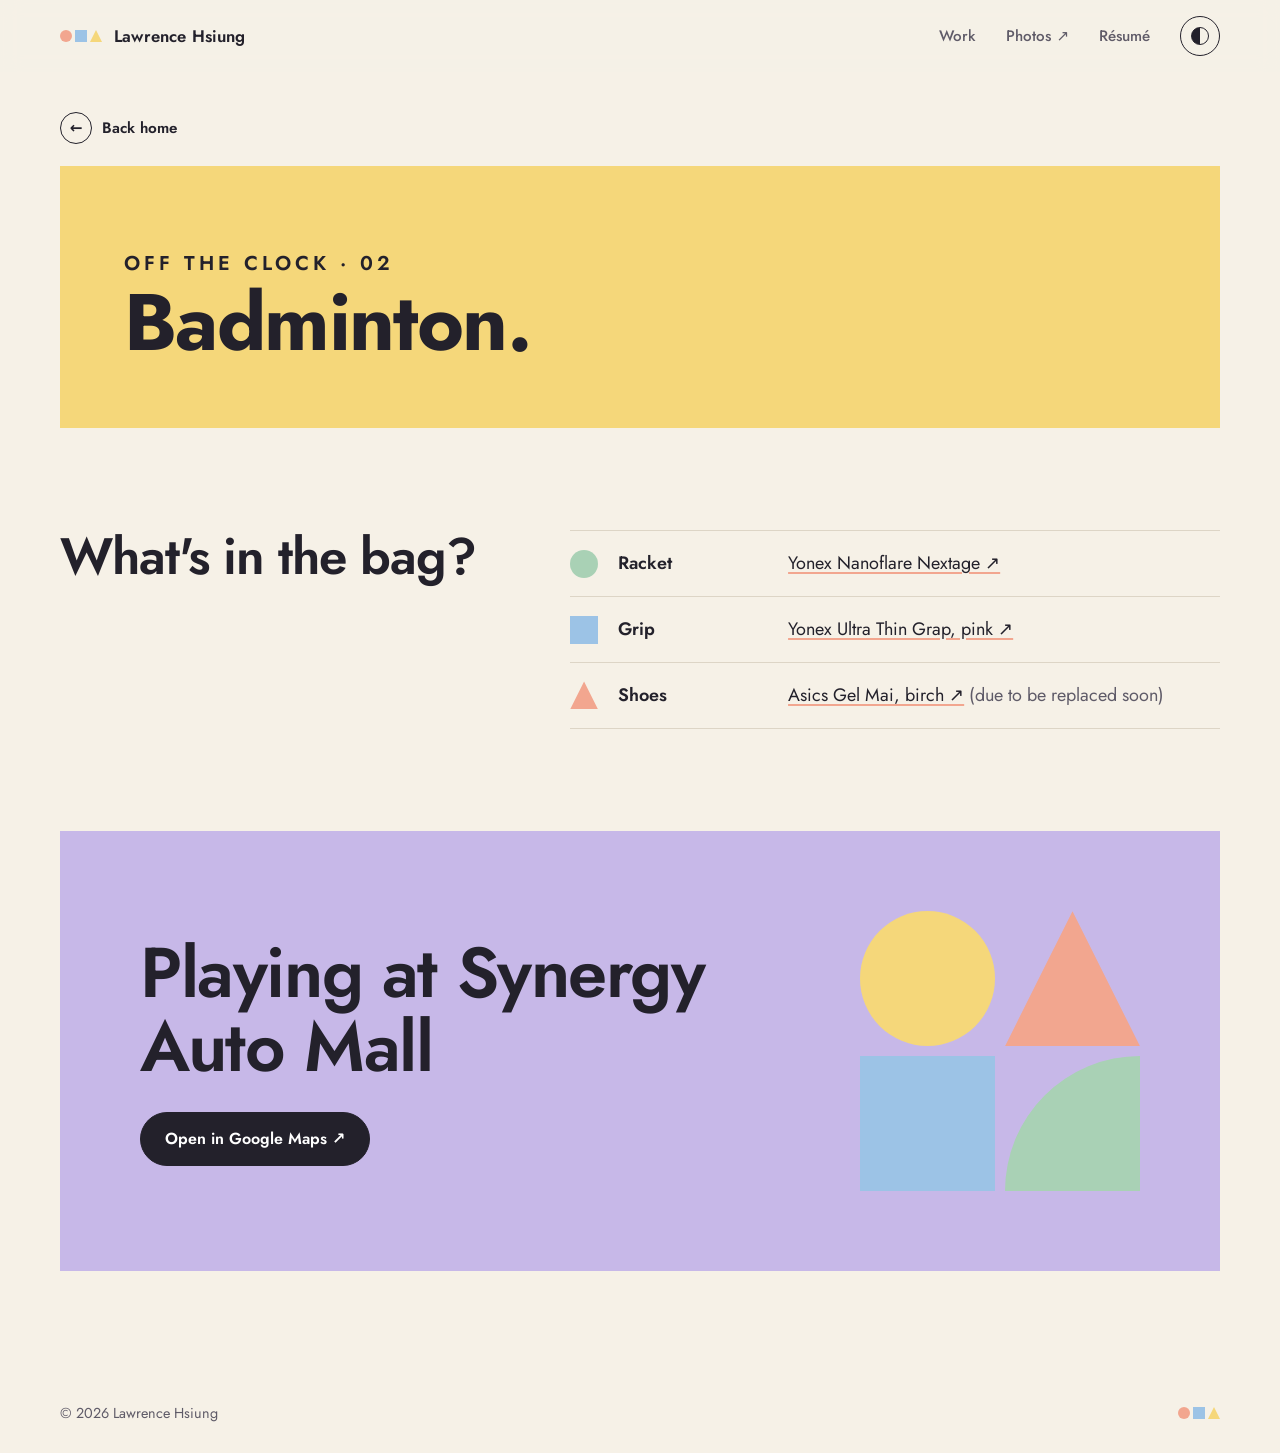
==== badminton.html @ f6d6e0fc "revamp website fully website2.0 revamp design aesthetic from film -> bauhaus simple thx claude" ====
<!doctype html>
<html lang="en">
<head>
  <meta charset="utf-8">
  <meta name="viewport" content="width=device-width, initial-scale=1">
  <title>Badminton | Lawrence Hsiung</title>
  <meta name="description" content="Lawrence Hsiung on badminton: what's in his bag.">
  <script>try{var t=localStorage.getItem('lh-theme');if(t)document.documentElement.dataset.theme=t;}catch(e){}</script>
  <link rel="preconnect" href="https://fonts.googleapis.com">
  <link rel="preconnect" href="https://fonts.gstatic.com" crossorigin>
  <link href="https://fonts.googleapis.com/css2?family=Jost:wght@400;500;600;700&display=swap" rel="stylesheet">
  <link rel="stylesheet" href="style.css">
</head>
<body>

<header class="site-header">
  <div class="wrap">
    <a class="brand" href="index.html">
      <span class="mark" aria-hidden="true"><i class="circle bg-coral"></i><i class="bg-sky"></i><i class="tri bg-butter"></i></span>
      Lawrence Hsiung
    </a>
    <nav class="nav" aria-label="Main">
      <a href="portfolio.html">Work</a>
      <a href="https://instagram.com/film.foto.lan" target="_blank" rel="noopener">Photos ↗</a>
      <a href="Lawrence_Hsiung_Resume.pdf" class="hide-sm">Résumé</a>
      <button class="theme-toggle" type="button" aria-pressed="false" aria-label="Toggle dark mode"><span></span></button>
    </nav>
  </div>
</header>

<main>
  <div class="wrap">
    <a class="back" href="index.html#off-the-clock"><span aria-hidden="true">←</span>Back home</a>

    <section class="sub-hero bg-butter">
      <div>
        <p class="label plain" style="color:inherit">Off the clock · 02</p>
        <h1><b>Badminton.</b></h1>
      </div>
    </section>
  </div>

  <section class="section">
    <div class="wrap two-col">
      <div>
        <h2>What's in the bag?</h2>
      </div>
      <ul class="kit rise">
        <li><i class="circle bg-sage" aria-hidden="true"></i><b>Racket</b><span><a href="https://us.yonex.com/products/nanoflare-nextage" target="_blank" rel="noopener">Yonex Nanoflare Nextage ↗</a></span></li>
        <li><i class="bg-sky" aria-hidden="true"></i><b>Grip</b><span><a href="https://us.yonex.com/products/ultra-thin-grap-3-wraps?variant=46065004675293" target="_blank" rel="noopener">Yonex Ultra Thin Grap, pink ↗</a></span></li>
        <li><i class="tri bg-coral" aria-hidden="true"></i><b>Shoes</b><span><a href="https://www.goat.com/sneakers/gel-mai-birch-1191a101-201" target="_blank" rel="noopener">Asics Gel Mai, birch ↗</a> (due to be replaced soon)</span></li>
      </ul>
    </div>
  </section>

  <section class="section" style="padding-top:0">
    <div class="wrap">
      <div class="contact-block" style="background:var(--lilac)">
        <div>
          <h2>Playing at Synergy Auto Mall</h2>
          <div class="btns" style="margin-top:28px"><a class="btn primary" href="https://www.google.com/maps/search/?api=1&amp;query=Synergy+Badminton+Auto+Mall+Fremont+CA" target="_blank" rel="noopener">Open in Google Maps ↗</a></div>
        </div>
        <div class="art" aria-hidden="true"><i class="circle bg-butter"></i><i class="tri bg-coral"></i><i class="bg-sky"></i><i class="q-tl bg-sage"></i></div>
      </div>
    </div>
  </section>
</main>

<footer class="site-footer">
  <div class="wrap">
    <span>© 2026 Lawrence Hsiung</span>
    <span class="mark" aria-hidden="true"><i class="circle bg-coral"></i><i class="bg-sky"></i><i class="tri bg-butter"></i></span>
  </div>
</footer>

<script>
// Light / dark toggle, remembered per visitor
(function () {
  const root = document.documentElement;
  const btn = document.querySelector('.theme-toggle');
  const isDark = () => root.dataset.theme
    ? root.dataset.theme === 'dark'
    : window.matchMedia('(prefers-color-scheme: dark)').matches;
  const sync = () => btn && btn.setAttribute('aria-pressed', String(isDark()));
  if (btn) {
    btn.addEventListener('click', () => {
      root.dataset.theme = isDark() ? 'light' : 'dark';
      try { localStorage.setItem('lh-theme', root.dataset.theme); } catch (e) {}
      sync();
    });
  }
  sync();
})();

// Gentle reveal on scroll
(function () {
  const els = document.querySelectorAll('.rise');
  if (!('IntersectionObserver' in window)) { els.forEach(e => e.classList.add('in')); return; }
  const io = new IntersectionObserver((entries) => {
    entries.forEach(en => {
      if (en.isIntersecting) { en.target.classList.add('in'); io.unobserve(en.target); }
    });
  }, { threshold: 0.12 });
  els.forEach(e => io.observe(e));
})();

// Lightbox for portfolio images
(function () {
  const dlg = document.querySelector('dialog.viewer');
  if (!dlg) return;
  const img = dlg.querySelector('img');
  const cap = dlg.querySelector('.cap');
  document.querySelectorAll('[data-view]').forEach(b => {
    b.addEventListener('click', () => {
      const src = b.querySelector('img');
      img.src = src.src;
      img.alt = src.alt;
      cap.textContent = b.dataset.view;
      dlg.showModal();
    });
  });
  dlg.addEventListener('click', (e) => {
    if (e.target === dlg || e.target.closest('.close')) dlg.close();
  });
})();
</script>
</body>
</html>
---- style.css ----
/* ==========================================================
   Lawrence Hsiung — soft pastel Bauhaus
   ========================================================== */

:root {
  --bg: #f6f1e7;
  --surface: #fffaf1;
  --ink: #23212b;
  --ink-soft: #5f5b68;
  --rule: #ddd5c6;
  --on-pastel: #23212b;

  --coral: #f2a68f;
  --butter: #f5d77a;
  --sky: #9cc3e6;
  --sage: #a9d1b5;
  --lilac: #c7b8e8;
  --hl: #f5d77a;

  --sans: "Jost", "Futura", "Avenir Next", system-ui, sans-serif;
  color-scheme: light;
}

@media (prefers-color-scheme: dark) {
  :root:not([data-theme="light"]) {
    --bg: #1c1b24;
    --surface: #25242f;
    --ink: #f1ece3;
    --ink-soft: #aaa4b3;
    --rule: #3a3846;
    --coral: #e29a84;
    --butter: #e6c86c;
    --sky: #8db4d8;
    --sage: #96c2a3;
    --lilac: #b4a5d8;
    --hl: rgba(230, 200, 108, .38);
    color-scheme: dark;
  }
}
:root[data-theme="dark"] {
  --bg: #1c1b24;
  --surface: #25242f;
  --ink: #f1ece3;
  --ink-soft: #aaa4b3;
  --rule: #3a3846;
  --coral: #e29a84;
  --butter: #e6c86c;
  --sky: #8db4d8;
  --sage: #96c2a3;
  --lilac: #b4a5d8;
  --hl: rgba(230, 200, 108, .38);
  color-scheme: dark;
}

*, *::before, *::after { box-sizing: border-box; }
html { scroll-behavior: smooth; }
@media (prefers-reduced-motion: reduce) { html { scroll-behavior: auto; } }
body {
  margin: 0;
  background: var(--bg);
  color: var(--ink);
  font-family: var(--sans);
  font-size: 1.125rem;
  line-height: 1.6;
  -webkit-font-smoothing: antialiased;
  overflow-x: hidden;
  transition: background .4s ease, color .4s ease;
}
img { max-width: 100%; display: block; }
a { color: inherit; }
::selection { background: var(--butter); color: var(--on-pastel); }

.wrap { width: min(1160px, 100% - 32px); margin-inline: auto; }

/* ---------- Shape primitives ---------- */
.circle { border-radius: 50%; }
.half-top { border-radius: 999px 999px 0 0; }
.half-left { border-radius: 999px 0 0 999px; }
.q-tl { border-radius: 100% 0 0 0; }
.q-tr { border-radius: 0 100% 0 0; }
.q-br { border-radius: 0 0 100% 0; }
.q-bl { border-radius: 0 0 0 100%; }
.tri { clip-path: polygon(50% 0, 100% 100%, 0 100%); }
.bg-coral { background: var(--coral); }
.bg-butter { background: var(--butter); }
.bg-sky { background: var(--sky); }
.bg-sage { background: var(--sage); }
.bg-lilac { background: var(--lilac); }
.bg-ink { background: var(--ink); }

/* ---------- Header ---------- */
.site-header {
  position: sticky; top: 0; z-index: 50;
  background: color-mix(in srgb, var(--bg) 90%, transparent);
  backdrop-filter: blur(10px);
  -webkit-backdrop-filter: blur(10px);
}
.site-header .wrap {
  display: flex; align-items: center; justify-content: space-between;
  gap: 16px; padding-block: 16px;
}
.brand {
  display: flex; align-items: center; gap: 12px;
  text-decoration: none;
  font-weight: 600; font-size: 1.05rem; letter-spacing: .01em;
  white-space: nowrap;
}
.mark { display: grid; grid-template-columns: repeat(3, 12px); gap: 3px; }
.mark i { width: 12px; height: 12px; display: block; }
.nav {
  display: flex; align-items: center; gap: clamp(12px, 2.6vw, 30px);
  font-size: .95rem; font-weight: 500;
}
.nav a { white-space: nowrap; text-decoration: none; color: var(--ink-soft); padding-block: 4px; position: relative; }
.nav a:hover, .nav a[aria-current="page"] { color: var(--ink); }
.nav a[aria-current="page"]::after {
  content: ""; position: absolute; left: 50%; bottom: -6px;
  width: 6px; height: 6px; border-radius: 50%; background: var(--coral);
  transform: translateX(-50%);
}
.theme-toggle {
  width: 40px; height: 40px; border-radius: 50%;
  border: 1.5px solid var(--ink);
  background: transparent; cursor: pointer; padding: 0;
  display: grid; place-items: center; flex: none;
}
.theme-toggle span {
  width: 18px; height: 18px; border-radius: 50%;
  background: linear-gradient(90deg, var(--ink) 50%, transparent 50%);
  border: 1.5px solid var(--ink);
  transition: transform .5s cubic-bezier(.3,.9,.3,1);
}
.theme-toggle[aria-pressed="true"] span { transform: rotate(180deg); }
.theme-toggle:hover { background: var(--butter); border-color: var(--on-pastel); }
.theme-toggle:hover span { border-color: var(--on-pastel); background: linear-gradient(90deg, var(--on-pastel) 50%, transparent 50%); }
@media (max-width: 640px) { .nav .hide-sm { display: none; } .brand { font-size: .98rem; gap: 10px; } .mark { grid-template-columns: repeat(3, 10px); } .mark i { width: 10px; height: 10px; } }

/* ---------- Type ---------- */
h1, h2, h3 { margin: 0; font-weight: 600; letter-spacing: -.02em; line-height: 1.05; }
.label {
  display: inline-flex; align-items: center; gap: 10px;
  font-size: .78rem; font-weight: 600; letter-spacing: .2em; text-transform: uppercase;
  color: var(--ink-soft); margin: 0 0 18px;
}
.label::before { content: ""; width: 10px; height: 10px; border-radius: 50%; background: var(--coral); }
.label.sq::before { border-radius: 0; background: var(--sky); }
.label.tr::before { border-radius: 0; background: var(--sage); clip-path: polygon(50% 0, 100% 100%, 0 100%); }

/* ---------- Hero ---------- */
.hero {
  display: grid; grid-template-columns: 1.1fr 1fr;
  gap: clamp(32px, 6vw, 80px); align-items: center;
  padding-block: clamp(40px, 7vw, 96px);
}
.hero h1 { font-size: clamp(2.7rem, 6.6vw, 5.4rem); font-weight: 500; }
.hero h1 b { font-weight: 700; }
.hero h1 .hl {
  background: linear-gradient(transparent 62%, var(--hl) 62% 92%, transparent 92%);
  padding-inline: 4px;
}
.hero .lede { font-size: clamp(1.15rem, 1.7vw, 1.3rem); color: var(--ink-soft); max-width: 36ch; margin: 26px 0 30px; }
.pill {
  display: inline-flex; align-items: center; gap: 12px;
  background: var(--surface); border: 1.5px solid var(--ink);
  border-radius: 999px; padding: 10px 20px 10px 12px; font-size: .95rem;
}
.pill i { width: 22px; height: 22px; display: block; flex: none; }
.pill strong { font-weight: 600; }

/* Portrait */
.hero-photo { margin: 0; justify-self: end; width: 100%; max-width: 400px; }
.hero-photo img { width: 100%; height: auto; display: block; border-radius: 22%; }
@supports (corner-shape: squircle) { .hero-photo img { border-radius: 32%; corner-shape: squircle; } }
@media (max-width: 860px) {
  .hero { grid-template-columns: 1fr; }
  .hero-photo { justify-self: center; max-width: 340px; order: -1; }
}

/* ---------- Sections ---------- */
.section { padding-block: clamp(56px, 8vw, 104px); }
.section-head {
  display: flex; justify-content: space-between; align-items: end;
  gap: 16px; flex-wrap: wrap; margin-bottom: 30px;
}
.section-head h2 { font-size: clamp(2rem, 4.2vw, 3.2rem); }
.link-arrow {
  font-weight: 600; font-size: .95rem; text-decoration: none;
  display: inline-flex; gap: 10px; align-items: center;
  border-bottom: 2px solid var(--coral); padding-bottom: 2px;
}

/* ---------- About ---------- */
.two-col { display: grid; grid-template-columns: 1fr 1.5fr; gap: clamp(28px, 6vw, 80px); }
.two-col h2 { font-size: clamp(2rem, 4.2vw, 3.2rem); }
.two-col .shapes { display: flex; gap: 10px; margin-top: 28px; }
.two-col .shapes i { width: 46px; height: 46px; display: block; }
.prose p { margin: 0 0 1.1em; max-width: 60ch; }
@media (max-width: 860px) { .two-col { grid-template-columns: 1fr; } }

.edu { display: grid; grid-template-columns: 1fr 1fr; gap: 16px; margin-top: 30px; }
.edu > div {
  background: var(--surface);
  border: 1.5px solid var(--rule);
  padding: 20px 22px;
  position: relative;
}
.edu .yr { font-weight: 600; font-size: .85rem; letter-spacing: .14em; color: var(--ink-soft); }
.edu strong { display: block; font-size: 1.2rem; font-weight: 600; margin: 6px 0 2px; }
.edu .d { color: var(--ink-soft); font-size: 1rem; line-height: 1.45; display: block; }
.edu i { position: absolute; top: 18px; right: 18px; width: 18px; height: 18px; display: block; }
@media (max-width: 560px) { .edu { grid-template-columns: 1fr; } }

/* ---------- Off the clock ---------- */
.cards { display: grid; grid-template-columns: repeat(3, 1fr); gap: 18px; }
.card {
  padding: 26px; color: var(--on-pastel); position: relative; overflow: hidden;
  min-height: 150px; display: flex; flex-direction: column; justify-content: end;
}
.card h3 { font-size: 1.5rem; margin: 12px 0 4px; position: relative; z-index: 1; }
.card p { margin: 0; font-size: 1rem; opacity: .8; position: relative; z-index: 1; }
a.card { text-decoration: none; transition: transform .35s cubic-bezier(.3,.9,.3,1); }
a.card:hover { transform: translateY(-4px); }
a.card:focus-visible { outline: 3px solid var(--ink); outline-offset: 4px; }
.card .deco { position: absolute; top: -30px; right: -30px; width: 150px; height: 150px; background: rgba(255,255,255,.45); display: block; }
@media (max-width: 860px) { .cards { grid-template-columns: 1fr; } .card { min-height: 0; } }


/* ---------- Contact ---------- */
.contact-block {
  background: var(--sage);
  color: var(--on-pastel);
  padding: clamp(36px, 7vw, 80px);
  position: relative; overflow: hidden;
  display: grid; grid-template-columns: 1.4fr 1fr; gap: 30px; align-items: center;
}
.contact-block h2 { font-size: clamp(2.4rem, 6vw, 4.4rem); }
.contact-block p { margin: 16px 0 28px; max-width: 42ch; }
.contact-block .art {
  display: grid; grid-template-columns: repeat(2, 1fr); grid-template-rows: repeat(2, 1fr);
  gap: 10px; aspect-ratio: 1; max-width: 280px; width: 100%; justify-self: end;
}
.contact-block .art i { display: block; }
@media (max-width: 760px) { .contact-block { grid-template-columns: 1fr; } .contact-block .art { display: none; } }

.btns { display: flex; flex-wrap: wrap; gap: 12px; }
.btn {
  text-decoration: none; font-weight: 600; font-size: 1rem;
  padding: 13px 24px; border-radius: 999px;
  border: 1.5px solid var(--on-pastel); color: var(--on-pastel);
  transition: background .2s, color .2s, transform .2s;
}
.btn:hover { transform: translateY(-2px); background: var(--on-pastel); color: #fff; }
.btn.primary { background: var(--on-pastel); color: #fff; }
.btn.primary:hover { background: var(--butter); color: var(--on-pastel); }

.site-footer { padding-block: 28px; font-size: .9rem; color: var(--ink-soft); }
.site-footer .wrap { display: flex; justify-content: space-between; gap: 16px; flex-wrap: wrap; align-items: center; }

/* ---------- Portfolio ---------- */
.page-intro { padding-block: clamp(40px, 7vw, 90px) clamp(20px, 3vw, 36px); display: grid; grid-template-columns: 1.4fr 1fr; gap: 30px; align-items: end; }
.page-intro h1 { font-size: clamp(2.7rem, 7vw, 5.2rem); font-weight: 500; }
.page-intro h1 b { font-weight: 700; }
.page-intro p { color: var(--ink-soft); max-width: 48ch; margin: 20px 0 0; }
.page-intro .bar { display: flex; justify-content: flex-end; align-items: flex-end; gap: 10px; }
.page-intro .bar i { display: block; width: clamp(44px, 7vw, 84px); aspect-ratio: 1; flex: none; }
@media (max-width: 760px) { .page-intro { grid-template-columns: 1fr; } .page-intro .bar { justify-content: flex-start; } .page-intro .bar i { width: 48px; } }


.company { padding-block: clamp(28px, 5vw, 56px); scroll-margin-top: 80px; }
.company-band {
  display: grid; grid-template-columns: auto 1fr auto; gap: 24px; align-items: center;
  padding: 24px 28px; color: var(--on-pastel); margin-bottom: 18px;
}
.company-band .badge { width: 64px; height: 64px; background: var(--on-pastel); display: grid; place-items: center; color: #fff; font-weight: 600; font-size: 1.1rem; }
.company-band h2 { font-size: clamp(1.8rem, 4vw, 3rem); }
.company-band .role { display: block; font-size: clamp(1rem, 1.5vw, 1.2rem); font-weight: 400; letter-spacing: 0; opacity: .85; margin-top: 4px; }
.company-band .meta { font-size: .8rem; font-weight: 600; letter-spacing: .16em; text-transform: uppercase; }
@media (max-width: 640px) {
  .company-band { grid-template-columns: auto 1fr; padding: 20px; gap: 16px; }
  .company-band .meta { grid-column: 1 / -1; }
  .company-band .badge { width: 48px; height: 48px; }
}

.gallery { display: grid; grid-template-columns: repeat(auto-fit, minmax(260px, 1fr)); gap: 18px; }
.shot {
  all: unset; box-sizing: border-box; cursor: zoom-in; display: block;
  background: var(--surface); border: 1.5px solid var(--rule);
  transition: transform .3s, border-color .3s;
}
.shot:hover { transform: translateY(-3px); border-color: var(--ink); }
.shot:focus-visible { outline: 3px solid var(--ink); outline-offset: 4px; }
.shot .img { aspect-ratio: 4 / 3; overflow: hidden; background: var(--bg); }
.shot img { width: 100%; height: 100%; object-fit: cover; }
.shot .cap { display: flex; justify-content: space-between; gap: 12px; padding: 14px 16px; font-size: 1rem; font-weight: 500; }
.shot .cap span:last-child { color: var(--ink-soft); font-size: .85rem; font-weight: 600; letter-spacing: .1em; }

/* Lightbox */
dialog.viewer { border: 0; padding: 0; background: transparent; max-width: min(1100px, 94vw); max-height: 92vh; }
dialog.viewer::backdrop { background: rgba(35, 33, 43, .82); backdrop-filter: blur(4px); }
dialog.viewer figure { margin: 0; background: var(--surface); padding: 12px; }
dialog.viewer img { max-height: 78vh; width: auto; margin-inline: auto; }
dialog.viewer figcaption { display: flex; justify-content: space-between; gap: 16px; margin-top: 12px; font-weight: 500; color: var(--ink); }
dialog.viewer .close { all: unset; cursor: pointer; font-weight: 600; padding: 2px 8px; }
dialog.viewer .close:hover { background: var(--butter); color: var(--on-pastel); }

/* Gentle reveal */
.rise { opacity: 0; transform: translateY(18px); transition: opacity .7s ease, transform .7s cubic-bezier(.3,.9,.3,1); }
.rise.in { opacity: 1; transform: none; }
@media (prefers-reduced-motion: reduce) { .rise { opacity: 1; transform: none; transition: none; } }


/* ==========================================================
   Hobby sub-pages
   ========================================================== */
.back {
  display: inline-flex; align-items: center; gap: 10px;
  text-decoration: none; font-weight: 600; font-size: .95rem;
  margin-top: clamp(24px, 4vw, 40px);
}
.back span { width: 32px; height: 32px; border-radius: 50%; border: 1.5px solid var(--ink); display: grid; place-items: center; transition: background .2s; }
.back:hover span { background: var(--butter); border-color: var(--on-pastel); color: var(--on-pastel); }

.sub-hero {
  margin-top: 22px;
  padding: clamp(32px, 6vw, 64px);
  color: var(--on-pastel);
  position: relative; overflow: hidden;
  display: block;
}
.sub-hero h1 { font-size: clamp(2.6rem, 7vw, 5rem); font-weight: 500; }
.sub-hero h1 b { font-weight: 700; }
.sub-hero p { margin: 18px 0 0; max-width: 46ch; font-size: clamp(1.05rem, 1.6vw, 1.25rem); }
.sub-hero .art { display: grid; grid-template-columns: repeat(2, 1fr); gap: 10px; max-width: 240px; width: 100%; justify-self: end; aspect-ratio: 1; }
.sub-hero .art i { display: block; background: rgba(255,255,255,.5); }
.sub-hero .art i.solid { background: var(--on-pastel); }
@media (max-width: 700px) { .sub-hero { grid-template-columns: 1fr; } .sub-hero .art { display: none; } }

/* Recipes */
.recipes { display: grid; grid-template-columns: repeat(2, 1fr); gap: 18px; }
@media (max-width: 760px) { .recipes { grid-template-columns: 1fr; } }
.recipe { background: var(--surface); border: 1.5px solid var(--rule); display: flex; flex-direction: column; }
.recipe-head { padding: 22px 24px; color: var(--on-pastel); display: flex; justify-content: space-between; gap: 16px; align-items: start; }
.recipe-head h3 { font-size: 1.6rem; }
.recipe-head .kind { display: block; font-size: .78rem; font-weight: 600; letter-spacing: .16em; text-transform: uppercase; margin-bottom: 6px; opacity: .8; }
.recipe-head i { width: 34px; height: 34px; display: block; background: var(--on-pastel); flex: none; }
.specs { display: grid; grid-template-columns: repeat(4, 1fr); border-bottom: 1.5px solid var(--rule); }
.specs div { padding: 14px 16px; border-right: 1.5px solid var(--rule); }
.specs div:last-child { border-right: 0; }
.specs dt { font-size: .7rem; font-weight: 600; letter-spacing: .14em; text-transform: uppercase; color: var(--ink-soft); }
.specs dd { margin: 2px 0 0; font-weight: 600; font-size: 1.02rem; }
@media (max-width: 460px) { .specs { grid-template-columns: repeat(2, 1fr); } .specs div:nth-child(2) { border-right: 0; } .specs div:nth-child(-n+2) { border-bottom: 1.5px solid var(--rule); } }
.steps { margin: 0; padding: 20px 24px 24px; list-style: none; counter-reset: step; }
.steps li { counter-increment: step; position: relative; padding-left: 40px; margin-bottom: 12px; font-size: 1.02rem; line-height: 1.5; }
.steps li::before {
  content: counter(step); position: absolute; left: 0; top: 0;
  width: 26px; height: 26px; border-radius: 50%; border: 1.5px solid var(--ink);
  display: grid; place-items: center; font-size: .8rem; font-weight: 600;
}
.recipe .note { margin: auto 24px 22px; padding-top: 14px; border-top: 1.5px dashed var(--rule); color: var(--ink-soft); font-size: .98rem; }

/* Ratio calculator */
.calc { background: var(--surface); border: 1.5px solid var(--ink); padding: clamp(22px, 4vw, 36px); display: grid; grid-template-columns: repeat(4, minmax(0, 1fr)); gap: 20px; align-items: end; }
.calc label { display: block; font-size: .78rem; font-weight: 600; letter-spacing: .14em; text-transform: uppercase; color: var(--ink-soft); margin-bottom: 8px; }
.calc input, .calc select {
  width: 100%; min-width: 0; text-overflow: ellipsis; font: inherit; font-size: 1.4rem; font-weight: 600; color: var(--ink);
  background: var(--bg); border: 1.5px solid var(--rule); padding: 10px 14px; border-radius: 0;
}
.calc input:focus, .calc select:focus { outline: none; border-color: var(--ink); }
.calc .out { background: var(--butter); color: var(--on-pastel); padding: 12px 16px; }
.calc .out b { display: block; font-size: 2rem; line-height: 1.1; }
.calc .out span { font-size: .9rem; }
.calc .out.temp { background: var(--coral); }
.calc .out span { display: block; white-space: nowrap; overflow: hidden; text-overflow: ellipsis; }
@media (max-width: 1000px) and (min-width: 701px) {
  .calc { gap: 12px; padding: 20px; }
  .calc label { font-size: .68rem; letter-spacing: .1em; }
  .calc input, .calc select { font-size: 1.05rem; padding: 10px; }
  .calc .out { padding: 10px 12px; }
  .calc .out b { font-size: 1.35rem; }
  .calc .out span { font-size: .78rem; }
}
@media (max-width: 700px) { .calc { grid-template-columns: 1fr; } }

/* Simple lists */
.facts { display: grid; grid-template-columns: repeat(3, 1fr); gap: 18px; }
@media (max-width: 760px) { .facts { grid-template-columns: 1fr; } }
.fact { padding: 24px; color: var(--on-pastel); }
.fact b { display: block; font-size: clamp(2rem, 4vw, 2.8rem); line-height: 1; font-weight: 700; }
.fact span { display: block; margin-top: 10px; font-size: 1rem; }
.kit { list-style: none; margin: 0; padding: 0; border-top: 1.5px solid var(--rule); }
.kit li { display: grid; grid-template-columns: 28px 150px 1fr; gap: 20px; align-items: center; padding: 18px 0; border-bottom: 1.5px solid var(--rule); }
.kit li > i { width: 28px; height: 28px; display: block; }
.kit li b { font-weight: 600; }
.kit li span { color: var(--ink-soft); }
@media (max-width: 560px) { .kit li { grid-template-columns: 28px 1fr; column-gap: 16px; row-gap: 2px; } .kit li > i { grid-row: span 2; } }
.working { display: grid; grid-template-columns: repeat(3, 1fr); gap: 18px; }
@media (max-width: 760px) { .working { grid-template-columns: 1fr; } }
.working > div { background: var(--surface); border: 1.5px solid var(--rule); padding: 22px; }
.working i { width: 28px; height: 28px; display: block; margin-bottom: 14px; }
.working h3 { font-size: 1.3rem; margin-bottom: 6px; }
.working p { margin: 0; color: var(--ink-soft); font-size: 1rem; }
.meter { height: 8px; background: var(--rule); margin-top: 16px; }
.meter span { display: block; height: 100%; background: var(--ink); }


/* Dailies */
.section-head .sub { margin: 10px 0 0; color: var(--ink-soft); }
.games { display: grid; grid-template-columns: repeat(3, 1fr); gap: 18px; }
@media (max-width: 860px) { .games { grid-template-columns: 1fr; } }
.game {
  position: relative; overflow: hidden; color: var(--on-pastel); text-decoration: none;
  padding: 26px; min-height: 200px; display: flex; flex-direction: column;
  transition: transform .35s cubic-bezier(.3,.9,.3,1);
}
.game:hover { transform: translateY(-4px); }
.game:focus-visible { outline: 3px solid var(--ink); outline-offset: 4px; }
.game .deco { position: absolute; top: -30px; right: -30px; width: 150px; height: 150px; background: rgba(255,255,255,.45); display: block; }
.game .num { font-size: .85rem; font-weight: 600; letter-spacing: .14em; position: relative; }
.game h3 { font-size: 1.9rem; margin: 10px 0 22px; position: relative; }
.game p { margin: 0 0 22px; font-size: 1rem; opacity: .85; position: relative; }
.game .play {
  margin-top: auto; align-self: start; position: relative;
  background: var(--on-pastel); color: #fff; font-weight: 600; font-size: .95rem;
  padding: 9px 18px; border-radius: 999px; transition: background .2s, color .2s;
}
.game:hover .play { background: #fff; color: var(--on-pastel); }
@media (max-width: 860px) { .game { min-height: 0; } }

.label.plain::before { display: none; }

.sr-only { position: absolute; width: 1px; height: 1px; padding: 0; margin: -1px; overflow: hidden; clip: rect(0 0 0 0); white-space: nowrap; border: 0; }

.hero h1 .wave { display: inline-block; transform-origin: 70% 70%; animation: wave 2.4s ease-in-out 1s 2; }
@keyframes wave { 0%, 60%, 100% { transform: rotate(0); } 10%, 30% { transform: rotate(14deg); } 20% { transform: rotate(-8deg); } 40% { transform: rotate(-4deg); } 50% { transform: rotate(10deg); } }
@media (prefers-reduced-motion: reduce) { .hero h1 .wave { animation: none; } }

.contact-block.simple { display: flex; justify-content: center; padding: clamp(28px, 5vw, 48px); }
.contact-block.simple .btns { justify-content: center; }
.label.ytri::before { border-radius: 0; background: var(--butter); clip-path: polygon(50% 0, 100% 100%, 0 100%); }
.kit li a { color: var(--ink); text-decoration: underline; text-decoration-color: var(--coral); text-decoration-thickness: 2px; text-underline-offset: 3px; }
.kit li a:hover { text-decoration-color: var(--ink); }
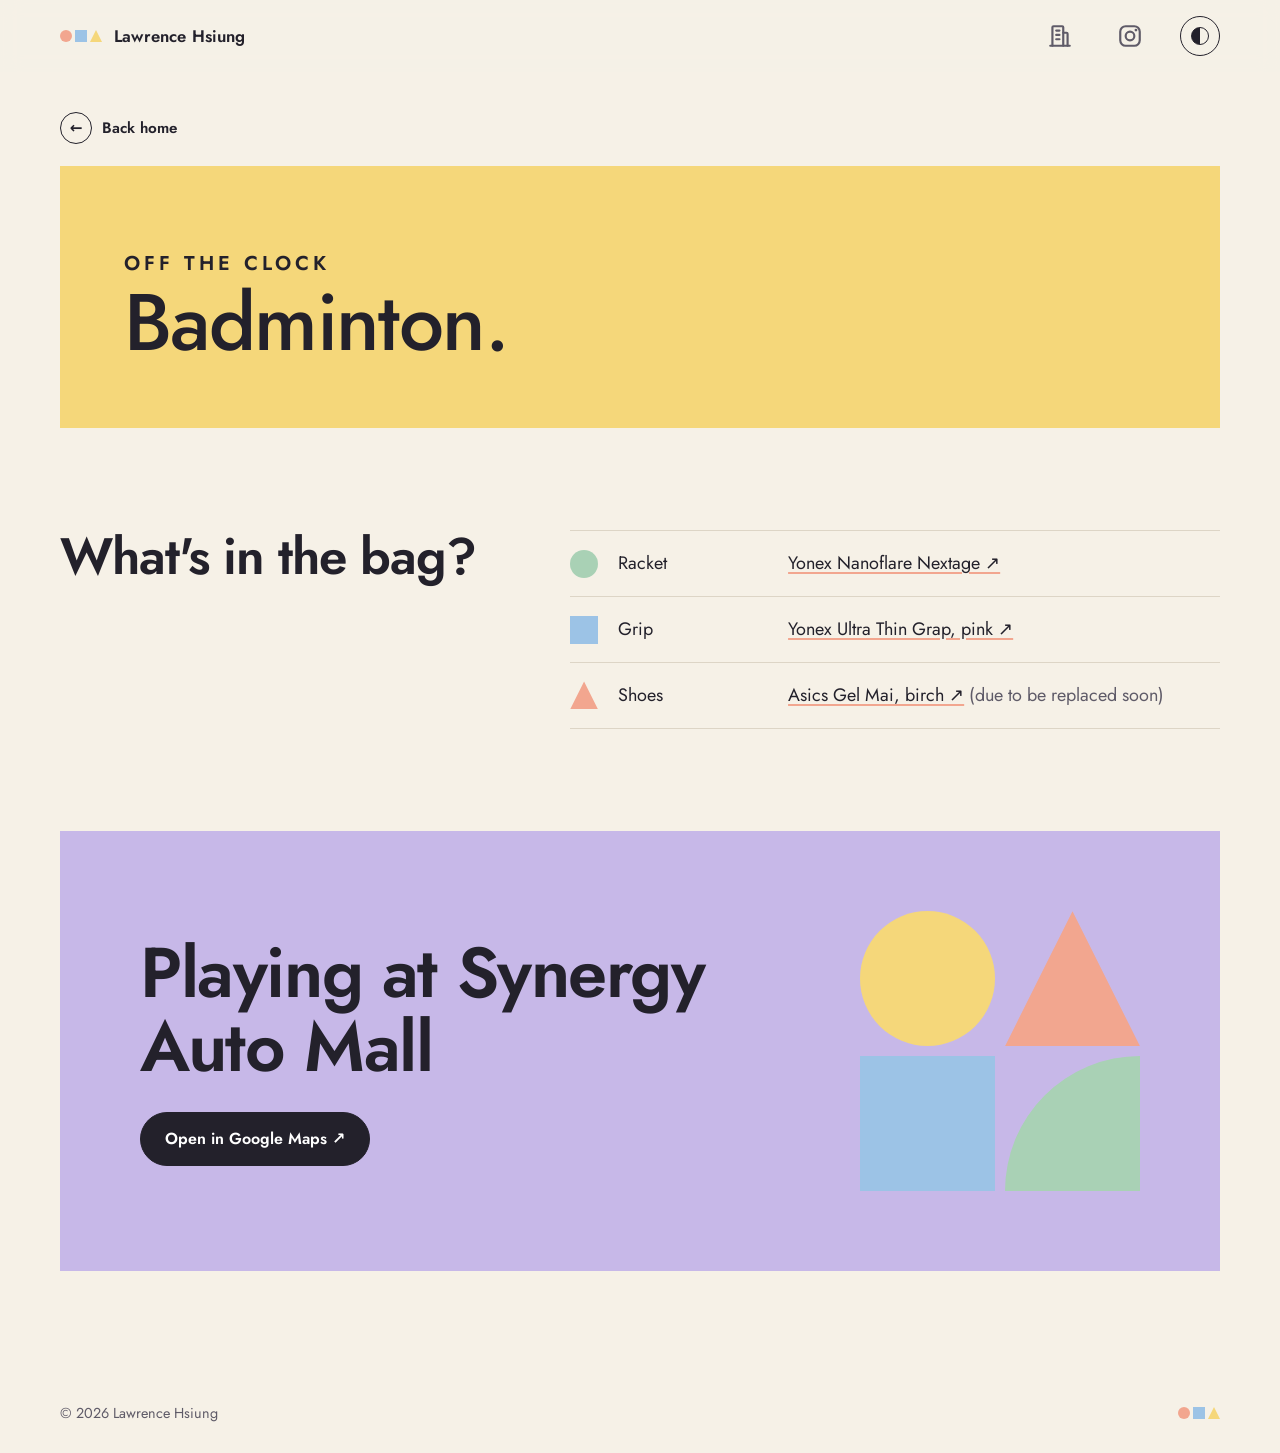
==== commit fde14e13: "small updates small updates to pages" ====
--- a/badminton.html
+++ b/badminton.html
@@ -20,9 +20,8 @@
       Lawrence Hsiung
     </a>
     <nav class="nav" aria-label="Main">
-      <a href="portfolio.html">Work</a>
-      <a href="https://instagram.com/film.foto.lan" target="_blank" rel="noopener">Photos ↗</a>
-      <a href="Lawrence_Hsiung_Resume.pdf" class="hide-sm">Résumé</a>
+      <a class="with-icon" href="portfolio.html" aria-label="Selected Works" data-tip="Selected Works"><svg class="ig" viewBox="0 0 24 24" width="20" height="20" aria-hidden="true" focusable="false" fill="none" stroke="currentColor" stroke-width="2" stroke-linecap="round" stroke-linejoin="round"><path d="M3 21h18"/><path d="M5 21V4a1 1 0 0 1 1-1h8a1 1 0 0 1 1 1v17"/><path d="M15 9h3a1 1 0 0 1 1 1v11"/><path d="M8.5 7h3M8.5 11h3M8.5 15h3"/></svg></a>
+      <a class="with-icon" href="https://instagram.com/film.foto.lan" target="_blank" rel="noopener" aria-label="Film Photography" data-tip="Film Photography"><svg class="ig" viewBox="0 0 24 24" width="16" height="16" aria-hidden="true" focusable="false"><rect x="3" y="3" width="18" height="18" rx="5" fill="none" stroke="currentColor" stroke-width="2"/><circle cx="12" cy="12" r="4" fill="none" stroke="currentColor" stroke-width="2"/><circle cx="17.5" cy="6.5" r="1.3" fill="currentColor"/></svg></a>
       <button class="theme-toggle" type="button" aria-pressed="false" aria-label="Toggle dark mode"><span></span></button>
     </nav>
   </div>
@@ -34,8 +33,8 @@
 
     <section class="sub-hero bg-butter">
       <div>
-        <p class="label plain" style="color:inherit">Off the clock · 02</p>
-        <h1><b>Badminton.</b></h1>
+        <p class="label plain" style="color:inherit">Off the clock</p>
+        <h1>Badminton.</h1>
       </div>
     </section>
   </div>
@@ -46,9 +45,9 @@
         <h2>What's in the bag?</h2>
       </div>
       <ul class="kit rise">
-        <li><i class="circle bg-sage" aria-hidden="true"></i><b>Racket</b><span><a href="https://us.yonex.com/products/nanoflare-nextage" target="_blank" rel="noopener">Yonex Nanoflare Nextage ↗</a></span></li>
-        <li><i class="bg-sky" aria-hidden="true"></i><b>Grip</b><span><a href="https://us.yonex.com/products/ultra-thin-grap-3-wraps?variant=46065004675293" target="_blank" rel="noopener">Yonex Ultra Thin Grap, pink ↗</a></span></li>
-        <li><i class="tri bg-coral" aria-hidden="true"></i><b>Shoes</b><span><a href="https://www.goat.com/sneakers/gel-mai-birch-1191a101-201" target="_blank" rel="noopener">Asics Gel Mai, birch ↗</a> (due to be replaced soon)</span></li>
+        <li><i class="circle bg-sage" aria-hidden="true"></i>Racket<span><a href="https://us.yonex.com/products/nanoflare-nextage" target="_blank" rel="noopener">Yonex Nanoflare Nextage ↗</a></span></li>
+        <li><i class="bg-sky" aria-hidden="true"></i>Grip<span><a href="https://us.yonex.com/products/ultra-thin-grap-3-wraps?variant=46065004675293" target="_blank" rel="noopener">Yonex Ultra Thin Grap, pink ↗</a></span></li>
+        <li><i class="tri bg-coral" aria-hidden="true"></i>Shoes<span><a href="https://www.goat.com/sneakers/gel-mai-birch-1191a101-201" target="_blank" rel="noopener">Asics Gel Mai, birch ↗</a> (due to be replaced soon)</span></li>
       </ul>
     </div>
   </section>
--- a/style.css
+++ b/style.css
@@ -113,7 +113,7 @@
 }
 .nav a { white-space: nowrap; text-decoration: none; color: var(--ink-soft); padding-block: 4px; position: relative; }
 .nav a:hover, .nav a[aria-current="page"] { color: var(--ink); }
-.nav a[aria-current="page"]::after {
+.nav a[aria-current="page"]::before {
   content: ""; position: absolute; left: 50%; bottom: -6px;
   width: 6px; height: 6px; border-radius: 50%; background: var(--coral);
   transform: translateX(-50%);
@@ -268,7 +268,7 @@
 
 .company { padding-block: clamp(28px, 5vw, 56px); scroll-margin-top: 80px; }
 .company-band {
-  display: grid; grid-template-columns: auto 1fr auto; gap: 24px; align-items: center;
+  display: grid; grid-template-columns: 1fr auto; gap: 24px; align-items: center;
   padding: 24px 28px; color: var(--on-pastel); margin-bottom: 18px;
 }
 .company-band .badge { width: 64px; height: 64px; background: var(--on-pastel); display: grid; place-items: center; color: #fff; font-weight: 600; font-size: 1.1rem; }
@@ -276,7 +276,7 @@
 .company-band .role { display: block; font-size: clamp(1rem, 1.5vw, 1.2rem); font-weight: 400; letter-spacing: 0; opacity: .85; margin-top: 4px; }
 .company-band .meta { font-size: .8rem; font-weight: 600; letter-spacing: .16em; text-transform: uppercase; }
 @media (max-width: 640px) {
-  .company-band { grid-template-columns: auto 1fr; padding: 20px; gap: 16px; }
+  .company-band { grid-template-columns: 1fr; padding: 20px; gap: 8px; }
   .company-band .meta { grid-column: 1 / -1; }
   .company-band .badge { width: 48px; height: 48px; }
 }
@@ -292,7 +292,6 @@
 .shot .img { aspect-ratio: 4 / 3; overflow: hidden; background: var(--bg); }
 .shot img { width: 100%; height: 100%; object-fit: cover; }
 .shot .cap { display: flex; justify-content: space-between; gap: 12px; padding: 14px 16px; font-size: 1rem; font-weight: 500; }
-.shot .cap span:last-child { color: var(--ink-soft); font-size: .85rem; font-weight: 600; letter-spacing: .1em; }
 
 /* Lightbox */
 dialog.viewer { border: 0; padding: 0; background: transparent; max-width: min(1100px, 94vw); max-height: 92vh; }
@@ -416,7 +415,7 @@
 .game:focus-visible { outline: 3px solid var(--ink); outline-offset: 4px; }
 .game .deco { position: absolute; top: -30px; right: -30px; width: 150px; height: 150px; background: rgba(255,255,255,.45); display: block; }
 .game .num { font-size: .85rem; font-weight: 600; letter-spacing: .14em; position: relative; }
-.game h3 { font-size: 1.9rem; margin: 10px 0 22px; position: relative; }
+.game h3 { font-size: 1.9rem; margin: 0 0 22px; position: relative; }
 .game p { margin: 0 0 22px; font-size: 1rem; opacity: .85; position: relative; }
 .game .play {
   margin-top: auto; align-self: start; position: relative;
@@ -439,3 +438,19 @@
 .label.ytri::before { border-radius: 0; background: var(--butter); clip-path: polygon(50% 0, 100% 100%, 0 100%); }
 .kit li a { color: var(--ink); text-decoration: underline; text-decoration-color: var(--coral); text-decoration-thickness: 2px; text-underline-offset: 3px; }
 .kit li a:hover { text-decoration-color: var(--ink); }
+
+.btn.icon { padding: 0; width: 50px; height: 50px; display: inline-grid; place-items: center; }
+.btn.icon svg { display: block; }
+
+.nav a.with-icon { display: inline-grid; place-items: center; position: relative; width: 40px; height: 40px; padding: 0; }
+.nav a.with-icon .ig { display: block; width: 26px; height: 26px; }
+.nav a[data-tip]::after {
+  content: attr(data-tip);
+  position: absolute; top: calc(100% + 10px); left: 50%;
+  transform: translate(-50%, -4px);
+  background: var(--ink); color: var(--bg);
+  font-size: .8rem; font-weight: 500; letter-spacing: 0; white-space: nowrap;
+  padding: 6px 10px; border-radius: 8px;
+  opacity: 0; pointer-events: none; transition: opacity .15s, transform .15s;
+}
+.nav a[data-tip]:hover::after, .nav a[data-tip]:focus-visible::after { opacity: 1; transform: translate(-50%, 0); }
